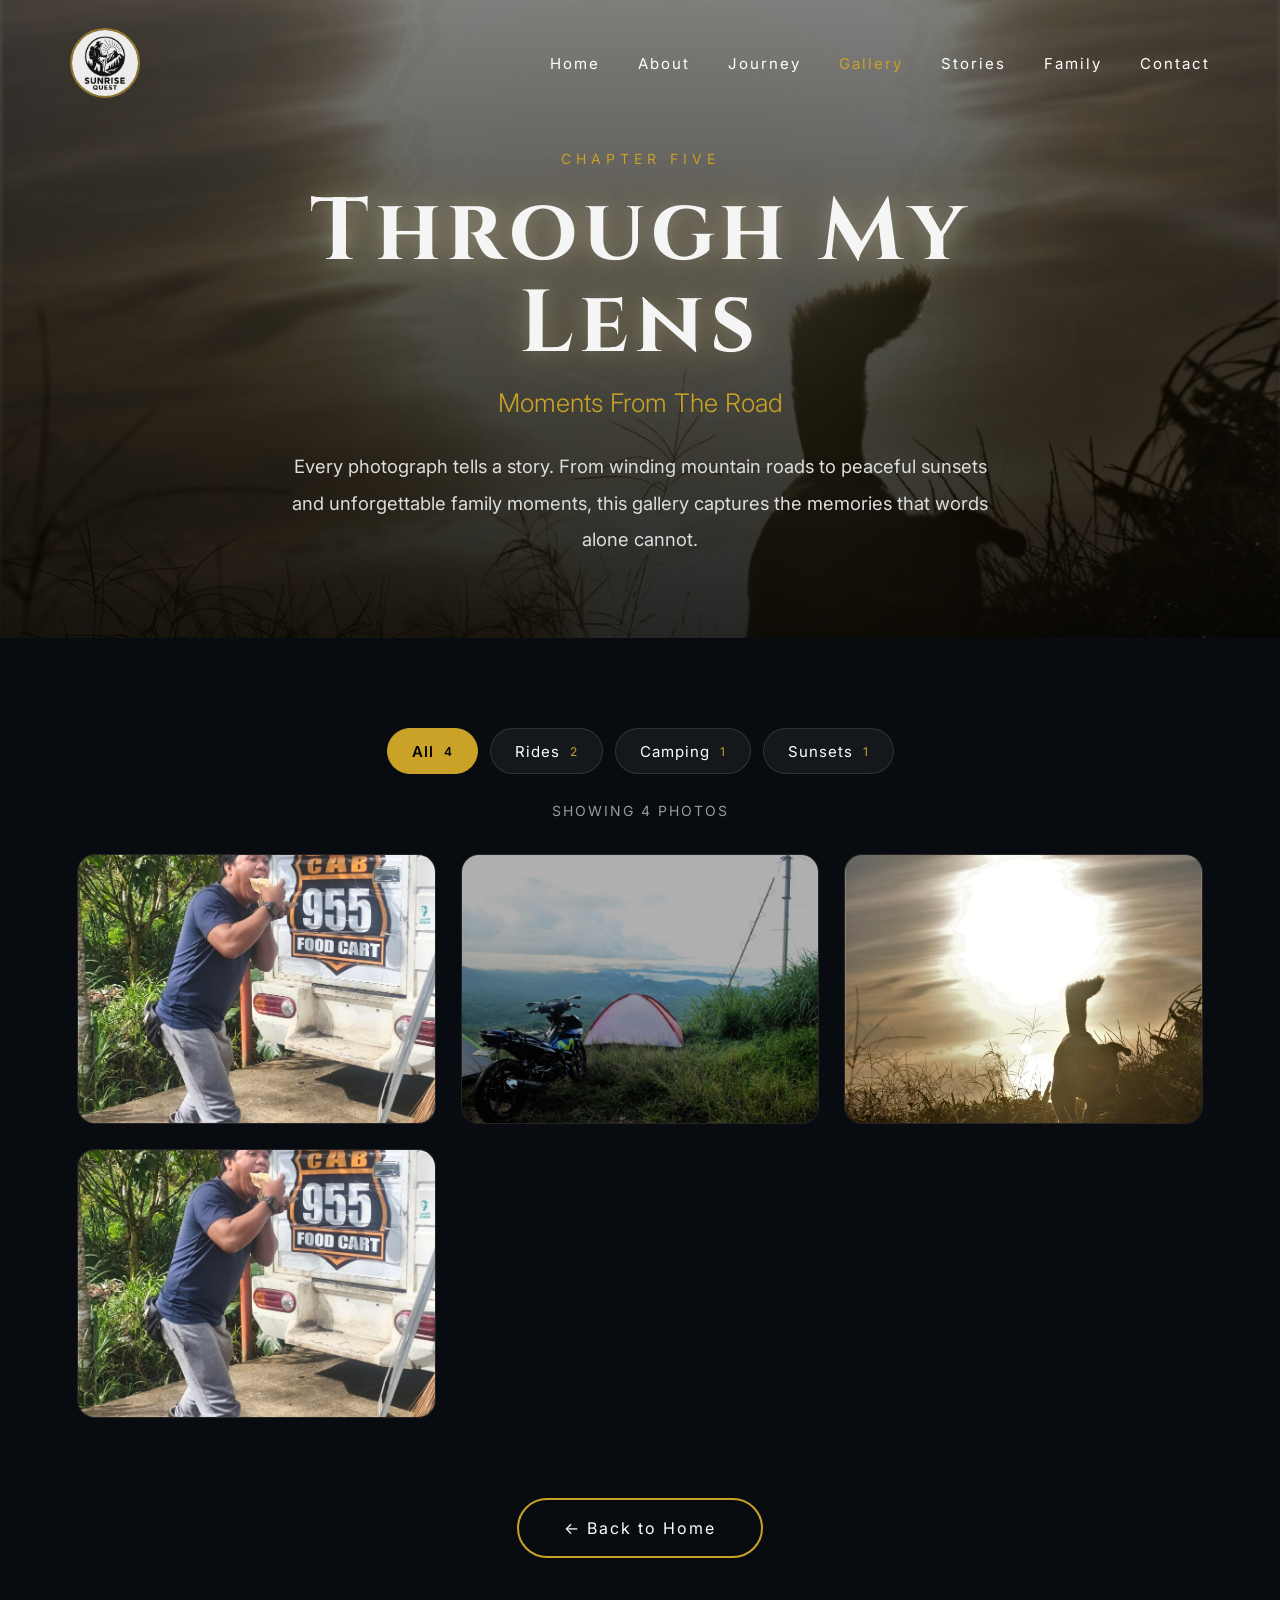
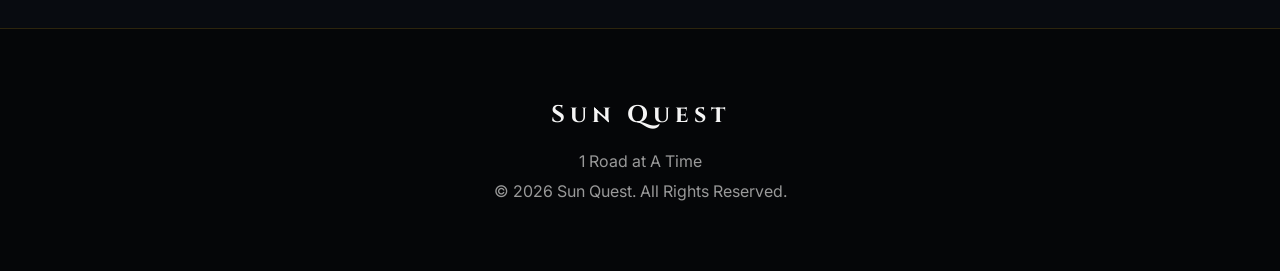
==== gallery.html @ 5658215b "Add files via upload" ====
<!DOCTYPE html>
<html lang="en">

<head>

    <meta charset="UTF-8">
    <meta name="viewport" content="width=device-width, initial-scale=1.0, viewport-fit=cover">
    <meta name="theme-color" content="#0d0b09">

    <title>Gallery | Sun Quest</title>

    <meta name="description" content="Through My Lens - photos from the road: motorcycle rides, camping, sunsets and unforgettable moments from Sun Quest.">

    <script>document.documentElement.classList.add("js");</script>

    <!-- CSS -->
    <link rel="stylesheet" href="gallery.css">

    <!-- Fonts -->
    <link rel="preconnect" href="https://fonts.googleapis.com">
    <link rel="preconnect" href="https://fonts.gstatic.com" crossorigin>
    <link href="https://fonts.googleapis.com/css2?family=Inter:wght@300;400;500;600;700&family=Cinzel:wght@400;500;700&display=swap" rel="stylesheet">

</head>

<body>

    <nav id="navbar">

        <a class="logo" href="index.html" aria-label="Sun Quest home">
            <img src="logo/1.jpg" alt="Sun Quest">
        </a>

        <ul id="navMenu">
            <li><a href="index.html">Home</a></li>
            <li><a href="index.html#about">About</a></li>
            <li><a href="index.html#journey">Journey</a></li>
            <li><a href="gallery.html" class="active">Gallery</a></li>
            <li><a href="index.html#blog">Stories</a></li>
            <li><a href="index.html#family">Family</a></li>
            <li><a href="index.html#contact">Contact</a></li>
        </ul>

        <button id="menuBtn" type="button" aria-label="Open menu" aria-expanded="false" aria-controls="navMenu">☰</button>

    </nav>


    <header class="gallery-hero" style="--hero:url('gallery/sunset.jpg');">

        <div class="gallery-hero-content">

            <p class="eyebrow">Chapter Five</p>

            <h1>Through My Lens</h1>

            <h2 class="hero-tagline">Moments From The Road</h2>

            <p class="hero-description">
                Every photograph tells a story. From winding mountain roads
                to peaceful sunsets and unforgettable family moments,
                this gallery captures the memories that words alone cannot.
            </p>

        </div>

    </header>


    <main>

        <section class="gallery-section">

            <div class="gallery-container">

                <div class="filters" id="filters" role="group" aria-label="Filter photos"></div>

                <p class="photo-count" id="photoCount" role="status" aria-live="polite"></p>


                <div class="gallery-grid" id="galleryGrid">

                    <figure class="photo reveal" data-category="Rides">
                        <button type="button" class="photo-btn" aria-label="Open photo: Mountain Ride">
                            <img src="gallery/Claveria.jpg" loading="lazy" alt="Mountain Ride">
                            <span class="photo-overlay">
                                <span class="photo-title">Mountain Ride</span>
                                <span class="photo-cat">Rides</span>
                            </span>
                        </button>
                    </figure>

                    <figure class="photo reveal" data-category="Camping">
                        <button type="button" class="photo-btn" aria-label="Open photo: Camping">
                            <img src="gallery/camping.jpg" loading="lazy" alt="Camping">
                            <span class="photo-overlay">
                                <span class="photo-title">Camping</span>
                                <span class="photo-cat">Camping</span>
                            </span>
                        </button>
                    </figure>

                    <figure class="photo reveal" data-category="Sunsets">
                        <button type="button" class="photo-btn" aria-label="Open photo: Sunset">
                            <img src="gallery/sunset.jpg" loading="lazy" alt="Sunset">
                            <span class="photo-overlay">
                                <span class="photo-title">Sunset</span>
                                <span class="photo-cat">Sunsets</span>
                            </span>
                        </button>
                    </figure>

                    <figure class="photo reveal" data-category="Rides">
                        <button type="button" class="photo-btn" aria-label="Open photo: Road Trip">
                            <img src="gallery/Claveria.jpg" loading="lazy" alt="Road Trip">
                            <span class="photo-overlay">
                                <span class="photo-title">Road Trip</span>
                                <span class="photo-cat">Rides</span>
                            </span>
                        </button>
                    </figure>

                </div><!-- /gallery-grid -->


                <div class="back-wrap">
                    <a href="index.html" class="btn">← Back to Home</a>
                </div>

            </div>

        </section>

    </main>


    <footer>

        <h2>Sun Quest</h2>

        <p>1 Road at A Time</p>

        <p>© 2026 Sun Quest. All Rights Reserved.</p>

    </footer>


    <div id="lightbox" role="dialog" aria-modal="true" aria-label="Photo viewer">

        <button id="lbClose" type="button" aria-label="Close photo">&times;</button>

        <button id="lbPrev" type="button" aria-label="Previous photo">❮</button>

        <figure class="lb-figure">

            <img id="lbImage" alt="">

            <figcaption>
                <span id="lbTitle"></span>
                <span id="lbMeta"></span>
            </figcaption>

        </figure>

        <button id="lbNext" type="button" aria-label="Next photo">❯</button>

    </div>


    <script src="js/gallery.js"></script>

</body>

</html>
---- gallery.css ----
*{
    margin:0;
    padding:0;
    box-sizing:border-box;
}

html{
    scroll-behavior:smooth;
}

body{
    background:#080B10;
    color:#F5F5F5;
    font-family:'Inter',sans-serif;
    overflow-x:hidden;
}

body.no-scroll{
    overflow:hidden;
}

img{
    max-width:100%;
}

:focus-visible{
    outline:2px solid #C9A227;
    outline-offset:3px;
}

::-webkit-scrollbar{
    width:10px;
}

::-webkit-scrollbar-track{
    background:#111;
}

::-webkit-scrollbar-thumb{
    background:#C9A227;
    border-radius:50px;
}


#navbar{
    position:fixed;
    top:0;
    left:0;
    width:100%;
    padding:28px 70px;
    display:flex;
    justify-content:space-between;
    align-items:center;
    transition:.6s;
    z-index:9999;
}

#navbar.scrolled{
    background:rgba(8,11,16,.75);
    backdrop-filter:blur(18px);
    box-shadow:0 8px 30px rgba(0,0,0,.35);
    padding:16px 70px;
}

.logo{
    display:block;
    color:#fff;
    text-decoration:none;
}

.logo img{
    display:block;
    width:70px;
    height:70px;
    border-radius:50%;
    object-fit:cover;
    border:2px solid rgba(201,162,39,.6);
    transition:.6s;
}

#navbar.scrolled .logo img{
    width:58px;
    height:58px;
}

#navMenu{
    display:flex;
    gap:38px;
    list-style:none;
}

#navMenu a{
    position:relative;
    color:white;
    text-decoration:none;
    font-size:15px;
    letter-spacing:2px;
    transition:.4s;
}

#navMenu a:hover,
#navMenu a.active{
    color:#C9A227;
}

#navMenu a::after{
    content:"";
    position:absolute;
    left:0;
    bottom:-8px;
    width:0;
    height:2px;
    background:#C9A227;
    transition:.4s;
}

#navMenu a:hover::after{
    width:100%;
}

#menuBtn{
    display:none;
    width:48px;
    height:48px;
    background:none;
    border:0;
    color:#fff;
    font-size:30px;
    line-height:1;
    cursor:pointer;
}


.gallery-hero{
    min-height:70vh;
    padding:150px 8% 80px;
    display:flex;
    align-items:center;
    justify-content:center;
    text-align:center;

    /* Change the picture with --hero in gallery.html */
    background:
        linear-gradient(rgba(0,0,0,.5), rgba(0,0,0,.85)),
        radial-gradient(circle at center, rgba(201,162,39,.15), transparent 60%),
        var(--hero, none) center/cover no-repeat,
        #0d0b09;
}

.gallery-hero-content{
    max-width:900px;
}

.gallery-hero.in .eyebrow,
.gallery-hero.in h1,
.gallery-hero.in .hero-tagline,
.gallery-hero.in .hero-description{
    animation:fadeUp 1.2s ease backwards;
}

.gallery-hero.in h1{ animation-delay:.2s; }
.gallery-hero.in .hero-tagline{ animation-delay:.5s; }
.gallery-hero.in .hero-description{ animation-delay:.8s; }

.eyebrow{
    color:#C9A227;
    font-size:14px;
    letter-spacing:5px;
    text-transform:uppercase;
    margin-bottom:20px;
}

.gallery-hero h1{
    font-family:'Cinzel',serif;
    font-size:5.5rem;
    letter-spacing:6px;
    line-height:1.05;
    margin-bottom:15px;
    text-shadow:
        0 0 20px rgba(255,255,255,.2),
        0 0 50px rgba(201,162,39,.4);
}

.hero-tagline{
    color:#C9A227;
    font-size:1.6rem;
    font-weight:300;
    margin-bottom:30px;
}

.hero-description{
    max-width:720px;
    margin:0 auto;
    color:#ddd;
    font-size:1.15rem;
    line-height:2;
}



.gallery-section{
    padding:90px 6% 70px;
}

.gallery-container{
    max-width:1200px;
    margin:auto;
}

.filters{
    display:flex;
    flex-wrap:wrap;
    justify-content:center;
    gap:12px;
}

.chip{
    display:inline-flex;
    align-items:center;
    gap:10px;
    min-height:46px;
    padding:10px 24px;
    background:rgba(255,255,255,.05);
    border:1px solid rgba(255,255,255,.12);
    border-radius:40px;
    color:white;
    font:inherit;
    font-size:15px;
    letter-spacing:1px;
    cursor:pointer;
    transition:.35s;
}

.chip small{
    font-size:12px;
    color:#C9A227;
    transition:.35s;
}

.chip:hover{
    border-color:#C9A227;
    background:rgba(201,162,39,.15);
}

.chip.active{
    background:#C9A227;
    border-color:#C9A227;
    color:#000;
    font-weight:600;
}

.chip.active small{
    color:#000;
}

.photo-count{
    margin:28px 0 35px;
    text-align:center;
    color:#999;
    font-size:14px;
    letter-spacing:2px;
    text-transform:uppercase;
}

.gallery-grid{
    display:grid;
    grid-template-columns:repeat(auto-fill, minmax(300px, 1fr));
    gap:25px;
}

.photo[hidden]{
    display:none;
}

.photo{
    animation:fadeIn .6s ease;
}

.photo-btn{
    position:relative;
    display:block;
    width:100%;
    padding:0;
    overflow:hidden;
    background:#111;
    border:1px solid rgba(255,255,255,.08);
    border-radius:18px;
    cursor:pointer;
    transition:.4s;
}

.photo-btn img{
    display:block;
    width:100%;
    aspect-ratio:4 / 3;
    object-fit:cover;
    transition:.6s;
}

.photo-overlay{
    position:absolute;
    inset:0;
    display:flex;
    flex-direction:column;
    justify-content:flex-end;
    gap:4px;
    padding:22px;
    text-align:left;
    background:linear-gradient(transparent 45%, rgba(0,0,0,.85));
    opacity:0;
    transition:.4s;
}

.photo-title{
    font-family:'Cinzel',serif;
    font-size:1.25rem;
    color:white;
}

.photo-cat{
    color:#C9A227;
    font-size:12px;
    letter-spacing:3px;
    text-transform:uppercase;
}

.photo-btn:hover,
.photo-btn:focus-visible{
    transform:translateY(-10px);
    border-color:rgba(201,162,39,.5);
    box-shadow:0 20px 40px rgba(0,0,0,.45);
}

.photo-btn:hover img,
.photo-btn:focus-visible img{
    transform:scale(1.08);
}

.photo-btn:hover .photo-overlay,
.photo-btn:focus-visible .photo-overlay{
    opacity:1;
}

.js .reveal{
    opacity:0;
    transform:translateY(50px);
    transition:opacity .9s ease, transform .9s ease;
}

.js .reveal.show{
    opacity:1;
    transform:none;
}



.back-wrap{
    margin-top:80px;
    text-align:center;
}

.btn{
    display:inline-block;
    padding:18px 45px;
    border:2px solid #C9A227;
    border-radius:40px;
    color:white;
    text-decoration:none;
    letter-spacing:2px;
    transition:.4s;
}

.btn:hover{
    background:#C9A227;
    color:#000;
    transform:translateY(-5px);
}

footer{
    padding:70px 10%;
    text-align:center;
    background:#050608;
    border-top:1px solid rgba(201,162,39,.2);
}

footer h2{
    font-family:'Cinzel',serif;
    letter-spacing:5px;
    margin-bottom:20px;
}

footer p{
    margin-top:10px;
    color:#999;
}

#topBtn{
    position:fixed;
    right:30px;
    bottom:30px;
    width:55px;
    height:55px;
    border:none;
    border-radius:50%;
    background:#C9A227;
    color:#000;
    font-size:24px;
    cursor:pointer;
    opacity:0;
    pointer-events:none;
    transition:.4s;
    z-index:999;
}

#topBtn.visible{
    opacity:1;
    pointer-events:auto;
}

#topBtn:hover{
    transform:translateY(-5px);
}



#lightbox{
    position:fixed;
    inset:0;
    display:flex;
    justify-content:center;
    align-items:center;
    gap:20px;
    padding:70px 90px;
    background:rgba(0,0,0,.97);
    opacity:0;
    visibility:hidden;
    transition:.4s;
    z-index:99999;
}

#lightbox.show{
    opacity:1;
    visibility:visible;
}

.lb-figure{
    display:flex;
    flex-direction:column;
    align-items:center;
    max-width:100%;
    max-height:100%;
}

#lbImage{
    max-width:100%;
    max-height:calc(100vh - 220px);
    max-height:calc(100dvh - 220px);
    border-radius:15px;
    box-shadow:0 25px 60px rgba(0,0,0,.5);
    transition:opacity .3s;
}

#lbImage.loading{
    opacity:0;
}

.lb-figure figcaption{
    margin-top:22px;
    text-align:center;
}

#lbTitle{
    display:block;
    font-family:'Cinzel',serif;
    font-size:1.4rem;
}

#lbMeta{
    display:block;
    margin-top:8px;
    color:#C9A227;
    font-size:13px;
    letter-spacing:3px;
    text-transform:uppercase;
}

#lbClose{
    position:absolute;
    top:22px;
    right:34px;
    width:50px;
    height:50px;
    background:none;
    border:0;
    color:white;
    font-size:45px;
    line-height:1;
    cursor:pointer;
}

#lbPrev,
#lbNext{
    position:absolute;
    top:50%;
    transform:translateY(-50%);
    width:60px;
    height:60px;
    border:none;
    border-radius:50%;
    background:rgba(255,255,255,.15);
    color:white;
    font-size:28px;
    cursor:pointer;
    transition:.3s;
}

#lbPrev:hover,
#lbNext:hover{
    background:#C9A227;
}

#lbPrev{ left:30px;  }
#lbNext{ right:30px; }



@keyframes fadeUp{
    from{ opacity:0; transform:translateY(40px); }
    to  { opacity:1; transform:translateY(0);    }
}

@keyframes fadeIn{
    from{ opacity:0; }
    to  { opacity:1; }
}



/* ---------- Tablets + phones: menu button ---------- */
@media(max-width:900px){

    #navbar,
    #navbar.scrolled{
        padding:12px 20px;
        padding-top:max(12px, env(safe-area-inset-top));
    }

    body.no-scroll #navbar{
        background:#080B10;
    }

    .logo img,
    #navbar.scrolled .logo img{
        width:46px;
        height:46px;
    }

    #menuBtn{
        display:block;
    }

    #navMenu{
        position:absolute;
        top:100%;
        left:0;
        width:100%;
        display:none;
        flex-direction:column;
        gap:0;
        padding:8px 20px;
        background:#080B10;
        max-height:calc(100vh - 72px);
        max-height:calc(100dvh - 72px);
        overflow-y:auto;
    }

    #navMenu.show{
        display:flex;
    }

    #navMenu a{
        display:block;
        padding:16px 0;
        font-size:17px;
        border-bottom:1px solid rgba(255,255,255,.08);
    }

    #navMenu a::after{
        display:none;
    }

    .gallery-grid{
        grid-template-columns:repeat(auto-fill, minmax(240px, 1fr));
        gap:18px;
    }

    #lightbox{
        padding:70px 70px;
    }
}


/* ---------- Phones ---------- */
@media(max-width:768px){

    .gallery-hero{
        min-height:75vh;
        min-height:75svh;
        padding:110px 22px 60px;
    }

    .gallery-hero h1{
        font-size:clamp(2.4rem, 13vw, 3.6rem);
        letter-spacing:3px;
    }

    .hero-tagline{
        font-size:1.2rem;
        margin-bottom:22px;
    }

    .hero-description{
        font-size:1rem;
        line-height:1.8;
    }

    .eyebrow{
        font-size:12px;
        letter-spacing:3px;
    }

    .gallery-section{
        padding:55px 4% 50px;
    }

    .filters{
        flex-wrap:nowrap;
        justify-content:flex-start;
        overflow-x:auto;
        margin:0 -4%;
        padding:4px 4% 10px;
        scrollbar-width:none;
    }

    .filters::-webkit-scrollbar{
        display:none;
    }

    .chip{
        flex:0 0 auto;
        padding:10px 20px;
    }

    .photo-count{
        margin:14px 0 24px;
        font-size:12px;
    }

    .gallery-grid{
        grid-template-columns:1fr 1fr;
        gap:10px;
    }

    .photo-btn{
        border-radius:12px;
    }

    .photo-btn img{
        aspect-ratio:1 / 1;
    }

    .photo-overlay{
        opacity:1;
        padding:12px;
        background:linear-gradient(transparent 55%, rgba(0,0,0,.8));
    }

    .photo-title{
        font-size:.95rem;
    }

    .photo-cat{
        font-size:10px;
        letter-spacing:2px;
    }

    .back-wrap{
        margin-top:50px;
    }

    .btn{
        padding:16px 34px;
    }

    footer{
        padding:50px 6%;
    }

    #topBtn{
        right:16px;
        bottom:calc(16px + env(safe-area-inset-bottom));
        width:48px;
        height:48px;
    }

    #lightbox{
        padding:64px 10px 40px;
    }

    #lbImage{
        max-height:calc(100vh - 190px);
        max-height:calc(100dvh - 190px);
    }

    #lbClose{
        top:max(10px, env(safe-area-inset-top));
        right:12px;
    }

    #lbPrev,
    #lbNext{
        top:auto;
        bottom:calc(20px + env(safe-area-inset-bottom));
        transform:none;
        width:48px;
        height:48px;
        font-size:22px;
        background:rgba(255,255,255,.2);
    }

    #lbPrev{ left:20px;  }
    #lbNext{ right:20px; }

    .lb-figure figcaption{
        margin-top:16px;
        padding:0 60px;
    }

    #lbTitle{
        font-size:1.15rem;
    }
}


@media(hover:none){

    .photo-btn:hover,
    .btn:hover,
    #topBtn:hover{
        transform:none;
    }

    .photo-btn:hover img{
        transform:none;
    }
}


@media(prefers-reduced-motion:reduce){

    *{
        transition-duration:.01ms !important;
        animation-duration:.01ms !important;
        animation-delay:0s !important;
    }

    .js .reveal{
        opacity:1;
        transform:none;
    }
}
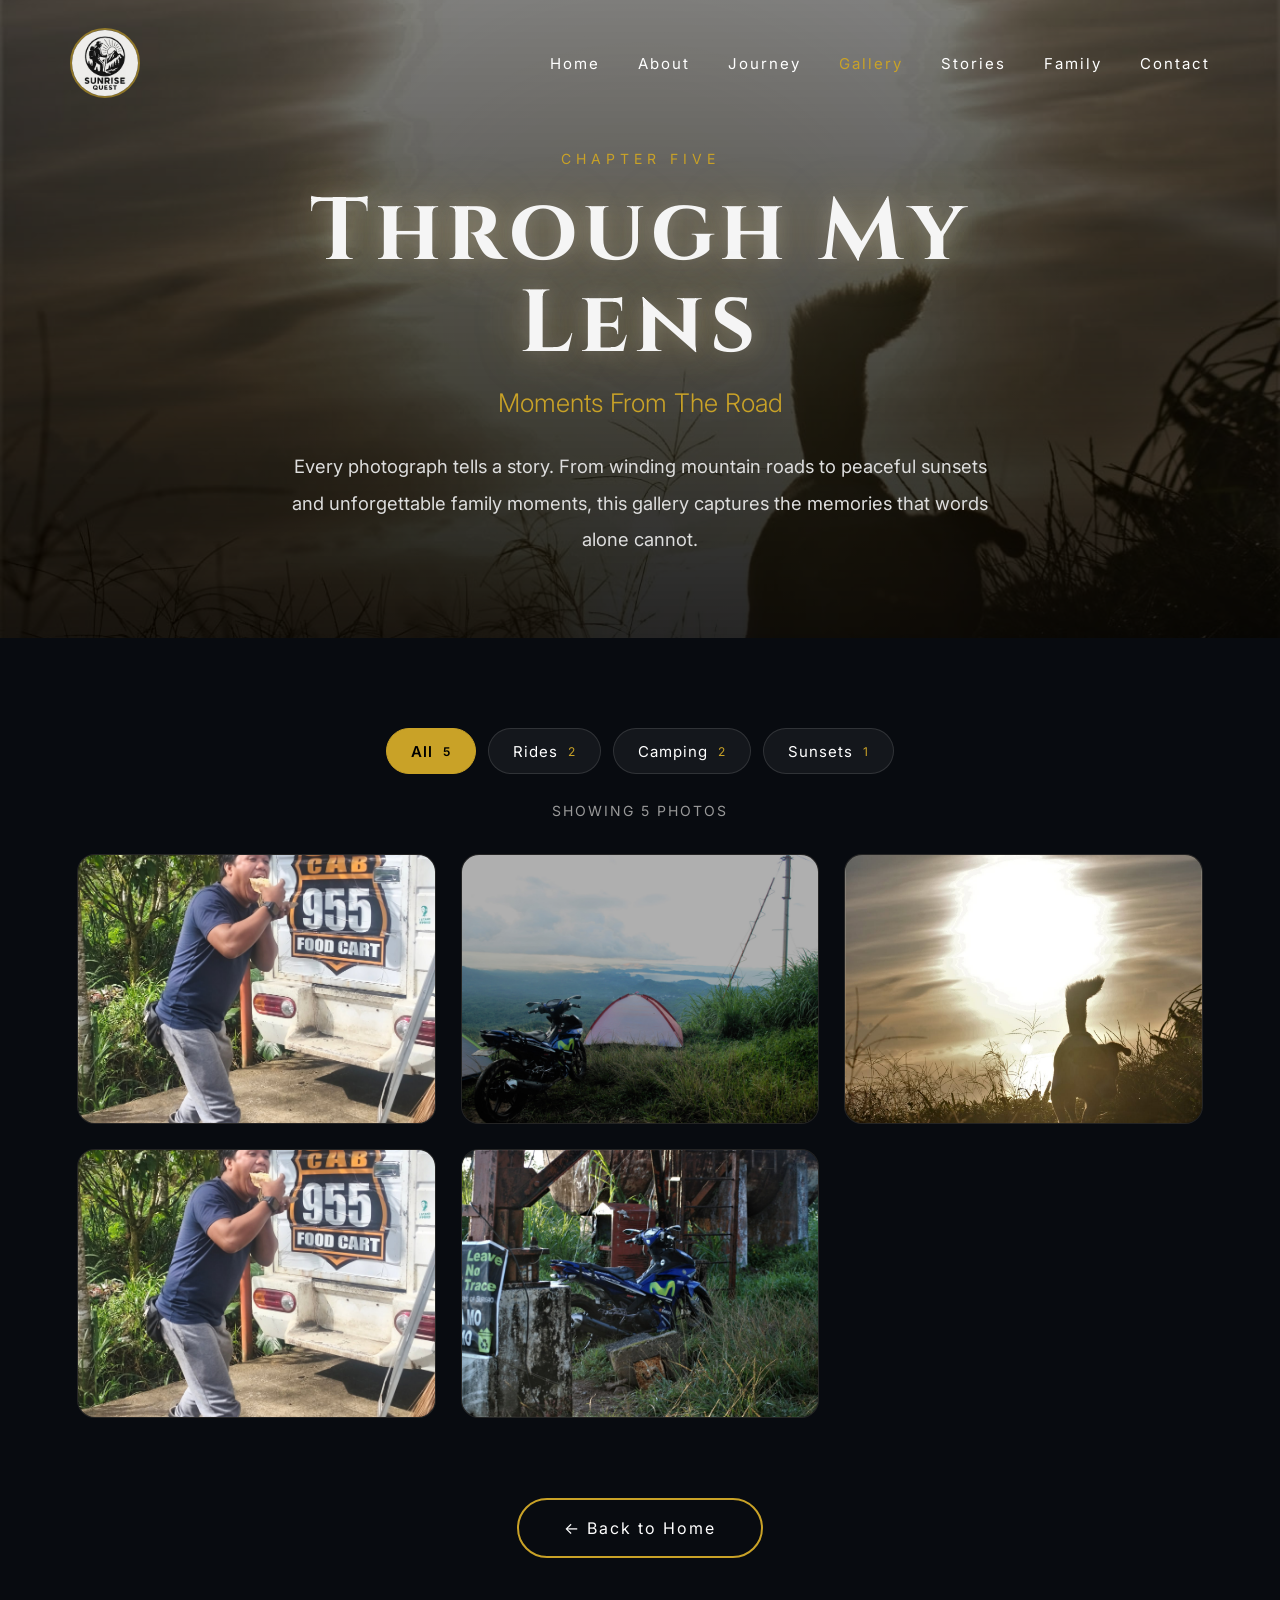
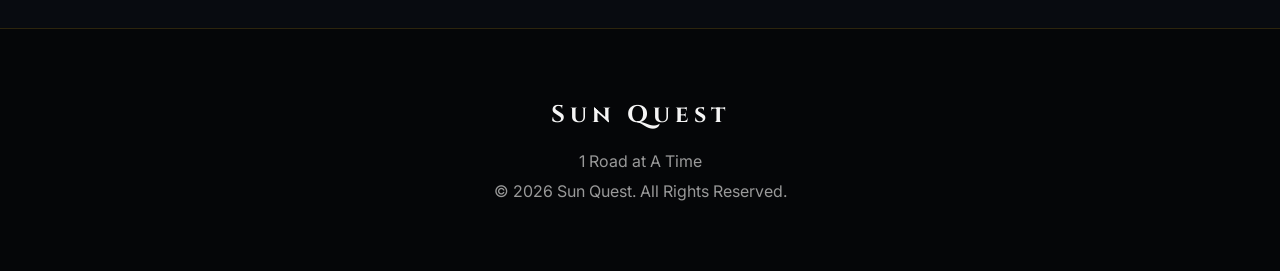
==== commit 7274393a: "Update gallery.html" ====
--- a/gallery.html
+++ b/gallery.html
@@ -119,6 +119,15 @@
                             </span>
                         </button>
                     </figure>
+                    <figure class="photo reveal" data-category="Camping">
+                    <button type="button" class="photo-btn" aria-label="Open photo: Camping">
+                        <img src="gallery/buhangin.jpg" loading="lazy" alt="Camping">
+                        <span class="photo-overlay">
+                            <span class="photo-title">Camping</span>
+                            <span class="photo-cat">Camping</span>
+                        </span>
+                    </button>
+                </figure>
 
                 </div><!-- /gallery-grid -->
 
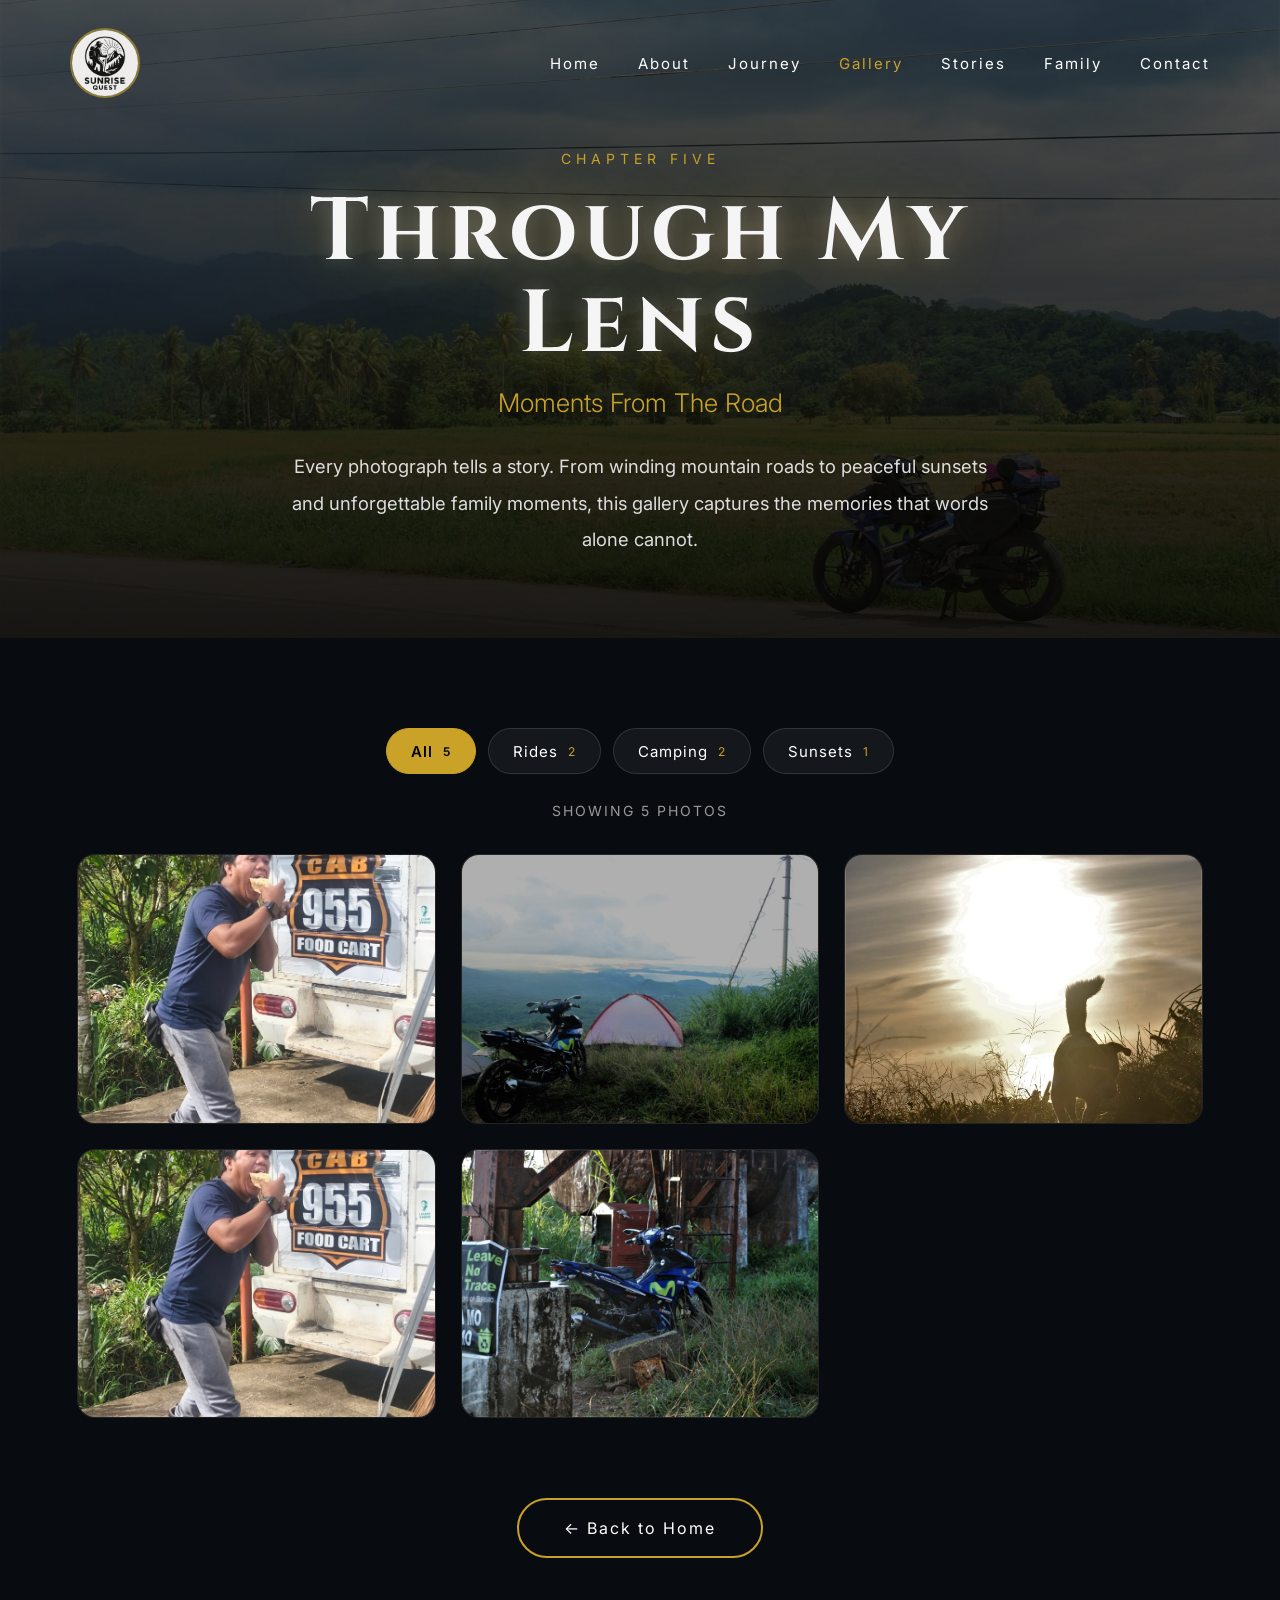
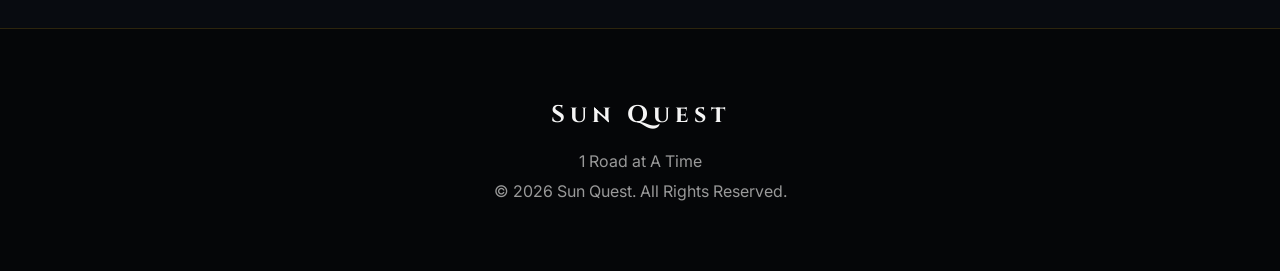
==== commit 5dd893cb: "Update gallery.html" ====
--- a/gallery.html
+++ b/gallery.html
@@ -46,7 +46,7 @@
     </nav>
 
 
-    <header class="gallery-hero" style="--hero:url('gallery/sunset.jpg');">
+    <header class="gallery-hero" style="--hero:url('gallery/Claverroad.jpg');">
 
         <div class="gallery-hero-content">
 
@@ -119,6 +119,7 @@
                             </span>
                         </button>
                     </figure>
+                    
                     <figure class="photo reveal" data-category="Camping">
                     <button type="button" class="photo-btn" aria-label="Open photo: Camping">
                         <img src="gallery/buhangin.jpg" loading="lazy" alt="Camping">
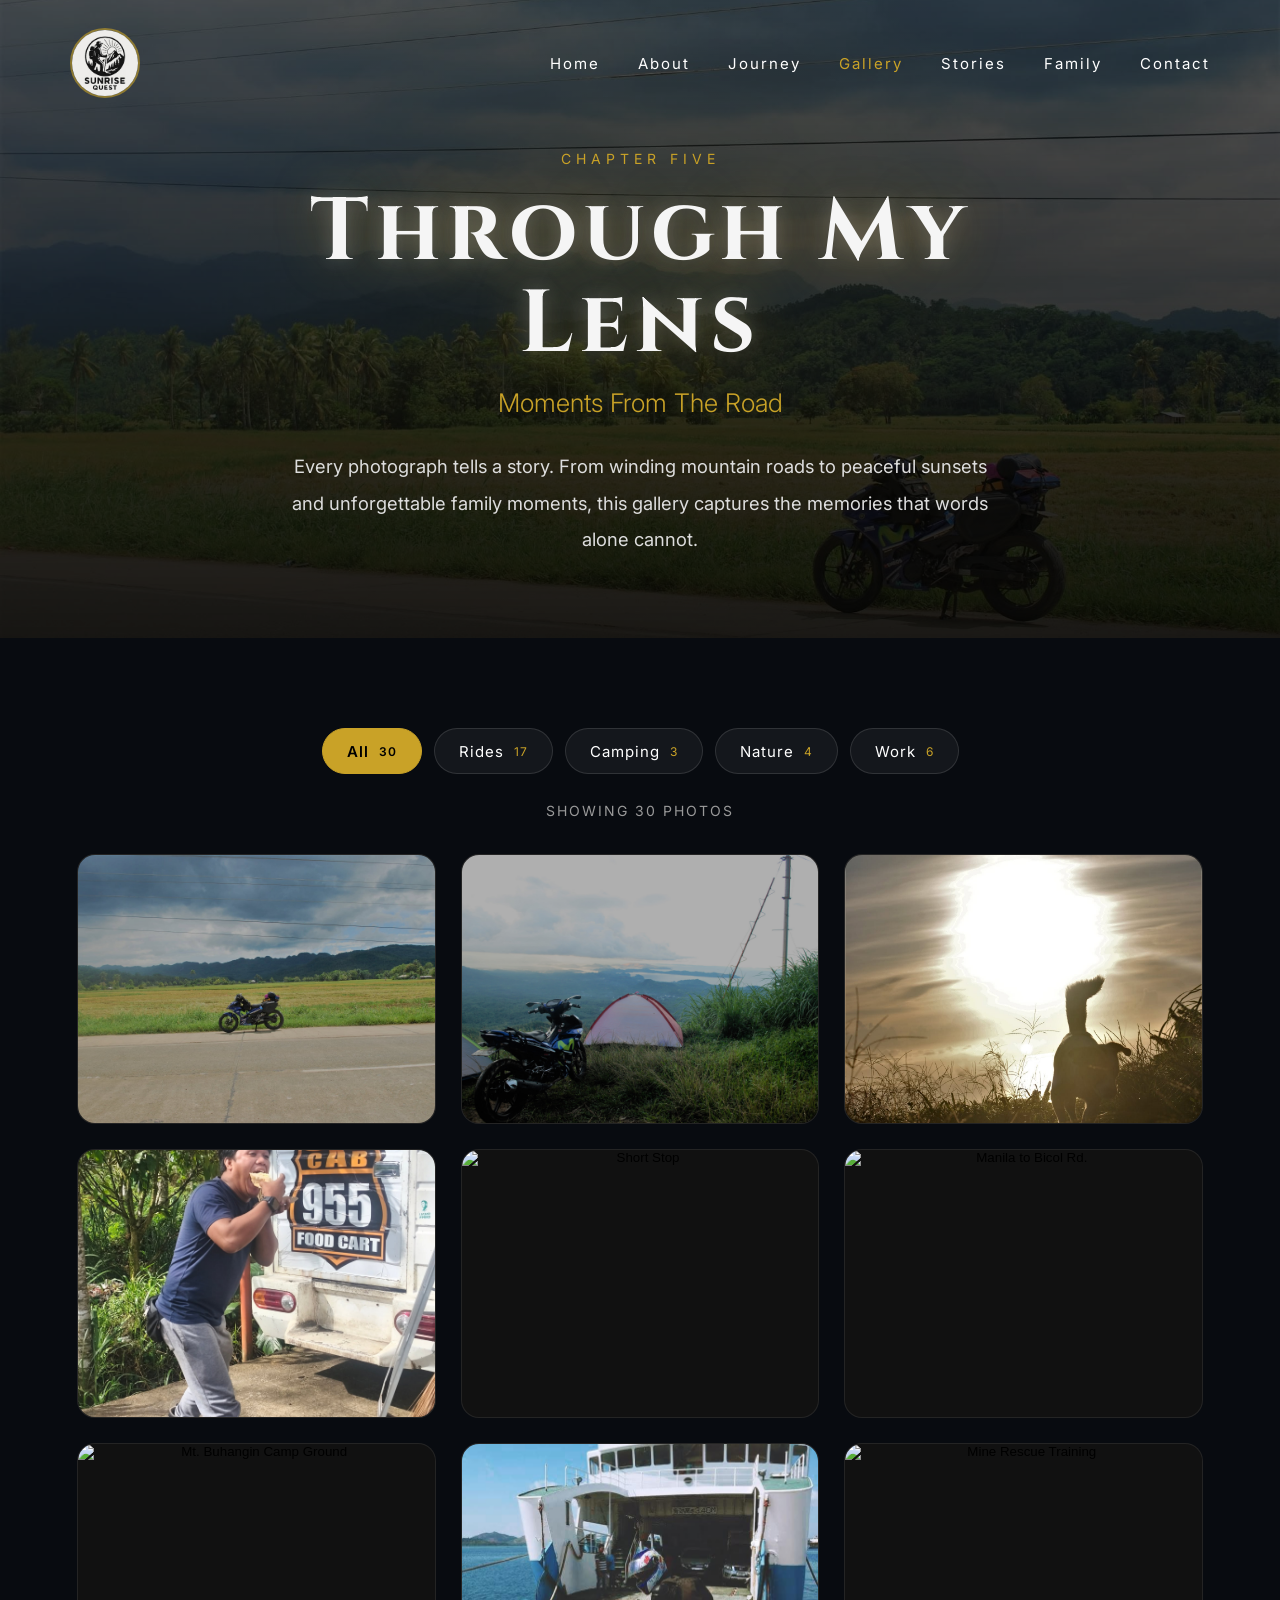
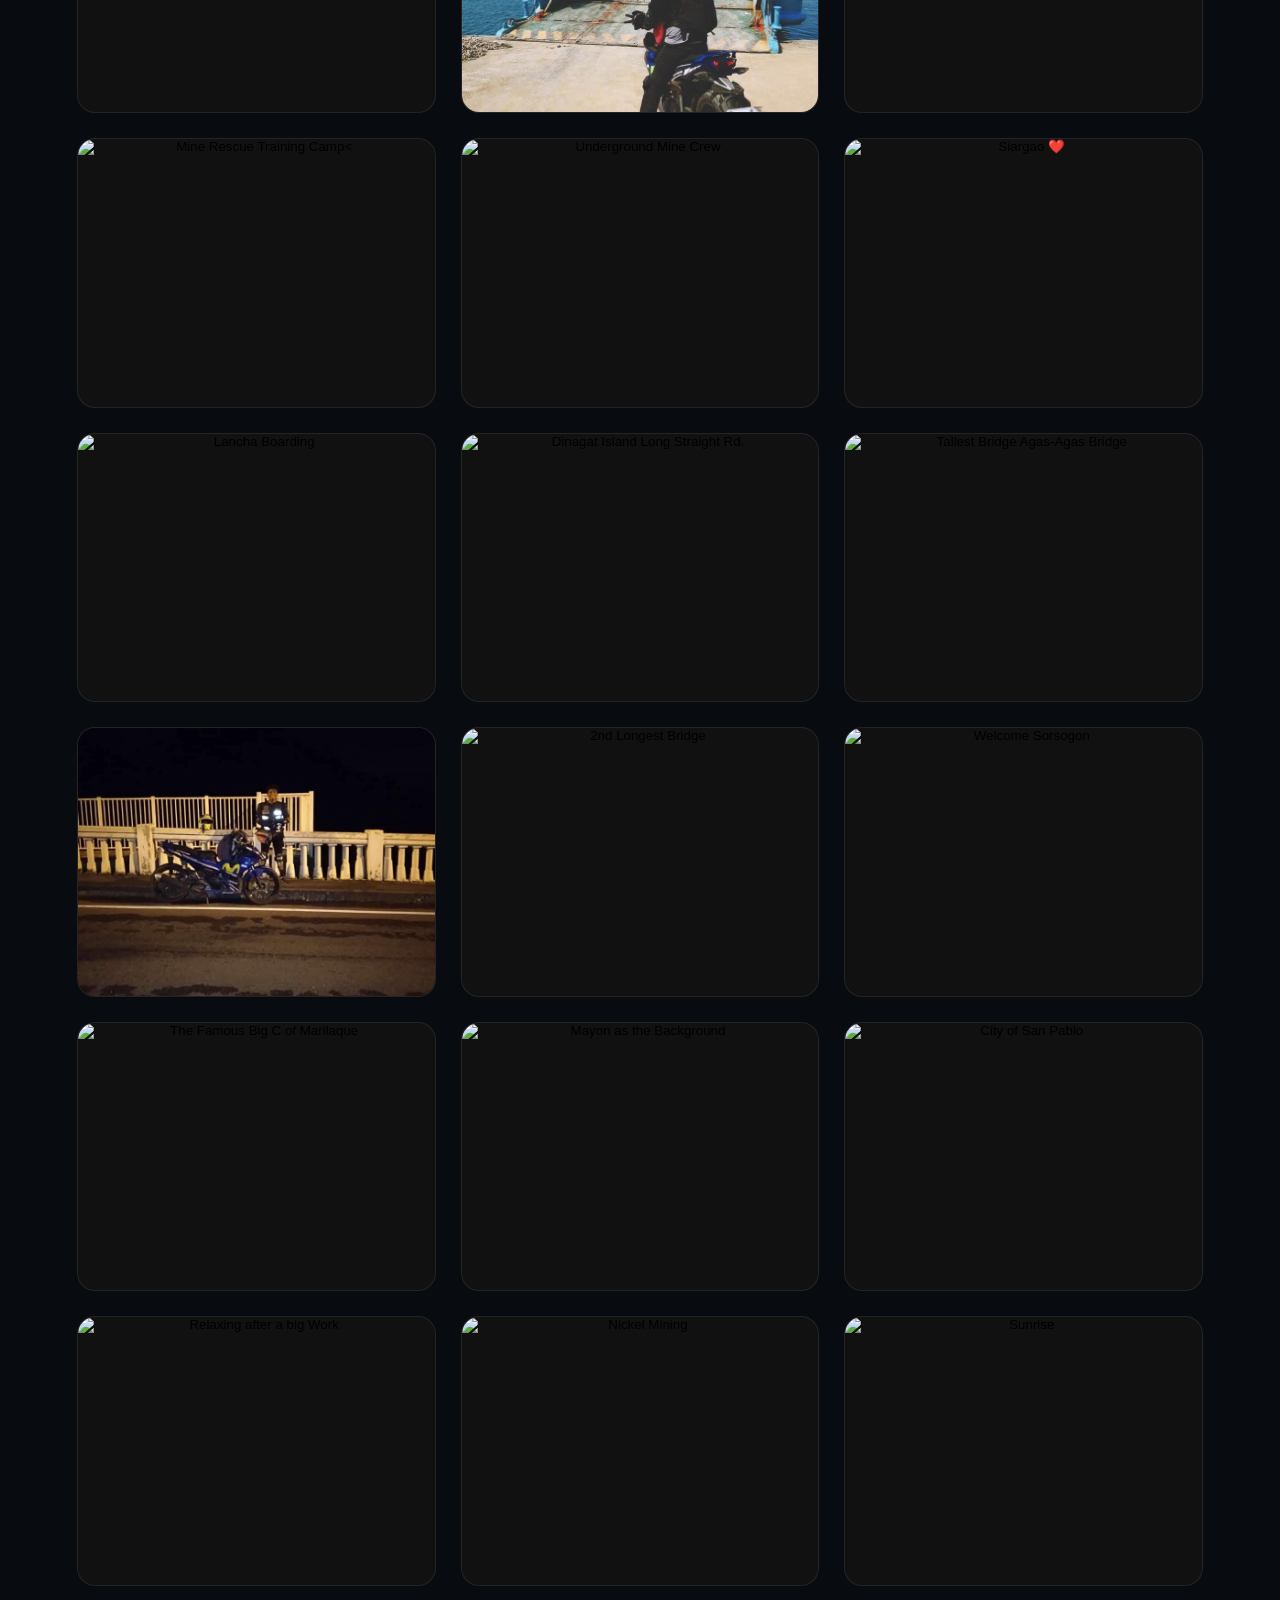
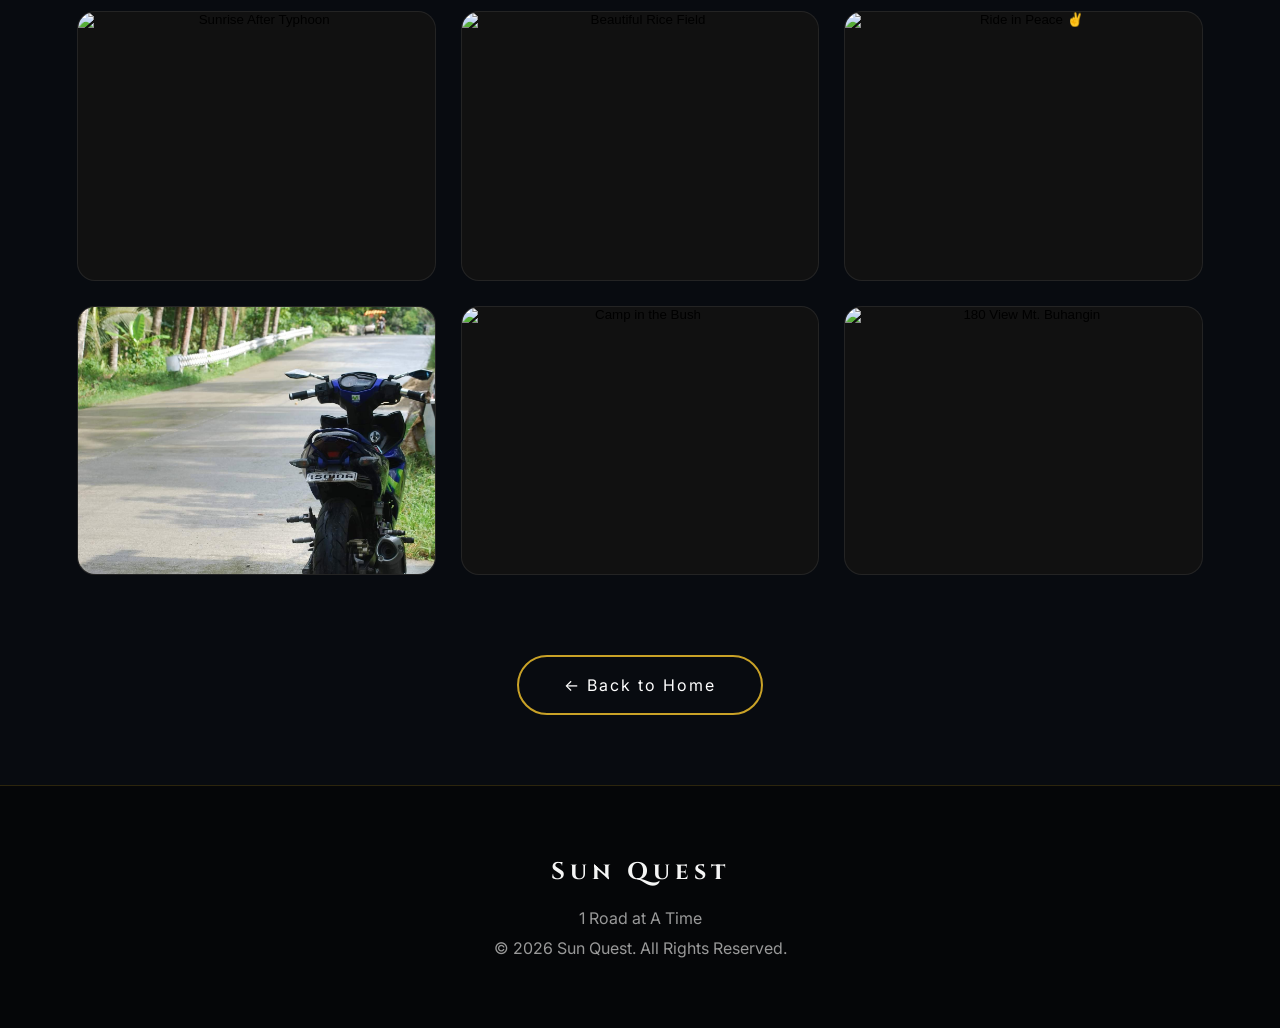
==== commit 7bce54cb: "Update gallery.html" ====
--- a/gallery.html
+++ b/gallery.html
@@ -80,11 +80,11 @@
 
                 <div class="gallery-grid" id="galleryGrid">
 
-                    <figure class="photo reveal" data-category="Rides">
+                   <figure class="photo reveal" data-category="Rides">
                         <button type="button" class="photo-btn" aria-label="Open photo: Mountain Ride">
-                            <img src="gallery/Claveria.jpg" loading="lazy" alt="Mountain Ride">
-                            <span class="photo-overlay">
-                                <span class="photo-title">Mountain Ride</span>
+                            <img src="gallery/claverroad2.jpg" loading="lazy" alt="Bacuag Rice Field">
+                            <span class="photo-overlay">
+                                <span class="photo-title">Bacuag Rice Field</span>
                                 <span class="photo-cat">Rides</span>
                             </span>
                         </button>
@@ -92,43 +92,296 @@
 
                     <figure class="photo reveal" data-category="Camping">
                         <button type="button" class="photo-btn" aria-label="Open photo: Camping">
-                            <img src="gallery/camping.jpg" loading="lazy" alt="Camping">
-                            <span class="photo-overlay">
-                                <span class="photo-title">Camping</span>
+                            <img src="gallery/camping.jpg" loading="lazy" alt="Mt. Buhangin Camping Site">
+                            <span class="photo-overlay">
+                                <span class="photo-title">Mt. Buhangin Camping Site</span>
                                 <span class="photo-cat">Camping</span>
                             </span>
                         </button>
                     </figure>
 
-                    <figure class="photo reveal" data-category="Sunsets">
+                    <figure class="photo reveal" data-category="Nature">
                         <button type="button" class="photo-btn" aria-label="Open photo: Sunset">
-                            <img src="gallery/sunset.jpg" loading="lazy" alt="Sunset">
-                            <span class="photo-overlay">
-                                <span class="photo-title">Sunset</span>
-                                <span class="photo-cat">Sunsets</span>
-                            </span>
-                        </button>
-                    </figure>
-
-                    <figure class="photo reveal" data-category="Rides">
-                        <button type="button" class="photo-btn" aria-label="Open photo: Road Trip">
-                            <img src="gallery/Claveria.jpg" loading="lazy" alt="Road Trip">
-                            <span class="photo-overlay">
-                                <span class="photo-title">Road Trip</span>
-                                <span class="photo-cat">Rides</span>
-                            </span>
-                        </button>
-                    </figure>
-                    
+                            <img src="gallery/sunset.jpg" loading="lazy" alt="Mt. Buhangin Sunset">
+                            <span class="photo-overlay">
+                                <span class="photo-title">Mt. Buhangin Sunset</span>
+                                <span class="photo-cat">Nature</span>
+                            </span>
+                        </button>
+                    </figure>
+
+                    <figure class="photo reveal" data-category="Rides">
+                        <button type="button" class="photo-btn" aria-label="Open photo: Road Trip">
+                            <img src="gallery/Claveria.jpg" loading="lazy" alt="Quick Big Bite">
+                            <span class="photo-overlay">
+                                <span class="photo-title">Quick Big Bite</span>
+                                <span class="photo-cat">Rides</span>
+                            </span>
+                        </button>
+                    </figure>
+
+                    <!-- update -->
+
+                    <figure class="photo reveal" data-category="Rides">
+                        <button type="button" class="photo-btn" aria-label="Open photo: Road Trip">
+                            <img src="gallery/motorcycle1.jpg" loading="lazy" alt="Short Stop">
+                            <span class="photo-overlay">
+                                <span class="photo-title">Short Stop</span>
+                                <span class="photo-cat">Rides</span>
+                            </span>
+                        </button>
+                    </figure>
+
+                    <figure class="photo reveal" data-category="Rides">
+                        <button type="button" class="photo-btn" aria-label="Open photo: Road Trip">
+                            <img src="gallery/motorcycle2.jpg" loading="lazy" alt="Manila to Bicol Rd.">
+                            <span class="photo-overlay">
+                                <span class="photo-title">Manila to Bicol Rd.</span>
+                                <span class="photo-cat">Rides</span>
+                            </span>
+                        </button>
+                    </figure>
+
                     <figure class="photo reveal" data-category="Camping">
-                    <button type="button" class="photo-btn" aria-label="Open photo: Camping">
-                        <img src="gallery/buhangin.jpg" loading="lazy" alt="Camping">
-                        <span class="photo-overlay">
-                            <span class="photo-title">Camping</span>
-                            <span class="photo-cat">Camping</span>
-                        </span>
-                    </button>
-                </figure>
+                        <button type="button" class="photo-btn" aria-label="Open photo: Road Trip">
+                            <img src="gallery/motorcycle3.JPG" loading="lazy" alt="Mt. Buhangin Camp Ground">
+                            <span class="photo-overlay">
+                                <span class="photo-title">Mt. Buhangin Camp Ground</span>
+                                <span class="photo-cat">Camping</span>
+                            </span>
+                        </button>
+                    </figure>
+
+
+                    <figure class="photo reveal" data-category="Rides">
+                        <button type="button" class="photo-btn" aria-label="Open photo: Road Trip">
+                            <img src="gallery/siargao.jpg" loading="lazy" alt="Boarding RoRo to Siargao">
+                            <span class="photo-overlay">
+                                <span class="photo-title">Boarding RoRo to Siargao</span>
+                                <span class="photo-cat">Rides</span>
+                            </span>
+                        </button>
+                    </figure>
+
+                    <figure class="photo reveal" data-category="Work">
+                        <button type="button" class="photo-btn" aria-label="Open photo: YOUR TITLE">
+                            <img src="gallery/mineRescue.jpg" loading="lazy" alt="Mine Rescue Training">
+                            <span class="photo-overlay">
+                                <span class="photo-title">Mine Rescue Training</span>
+                                <span class="photo-cat">Work</span>
+                            </span>
+                        </button>
+                    </figure>
+
+                    <figure class="photo reveal" data-category="Work">
+                        <button type="button" class="photo-btn" aria-label="Open photo: YOUR TITLE">
+                            <img src="gallery/mineRescue1.jfif" loading="lazy" alt="Mine Rescue Training Camp<">
+                            <span class="photo-overlay">
+                                <span class="photo-title">Mine Rescue Training Camp</span>
+                                <span class="photo-cat">Work</span>
+                            </span>
+                        </button>
+                    </figure>
+
+                    <figure class="photo reveal" data-category="Work">
+                        <button type="button" class="photo-btn" aria-label="Open photo: YOUR TITLE">
+                            <img src="gallery/ugMine.jpg" loading="lazy" alt="Underground Mine Crew">
+                            <span class="photo-overlay">
+                                <span class="photo-title">Underground Mine Crew</span>
+                                <span class="photo-cat">Work</span>
+                            </span>
+                        </button>
+                    </figure>
+
+                    <figure class="photo reveal" data-category="Rides">
+                        <button type="button" class="photo-btn" aria-label="Open photo: Road Trip">
+                            <img src="gallery/siargao1.jpg" loading="lazy" alt="Siargao ❤️">
+                            <span class="photo-overlay">
+                                <span class="photo-title">Siargao ❤️</span>
+                                <span class="photo-cat">Rides</span>
+                            </span>
+                        </button>
+                    </figure>
+
+                    <figure class="photo reveal" data-category="Rides">
+                        <button type="button" class="photo-btn" aria-label="Open photo: Road Trip">
+                            <img src="gallery/dinagat.jpg" loading="lazy" alt="Lancha Boarding">
+                            <span class="photo-overlay">
+                                <span class="photo-title">Lancha Boarding</span>
+                                <span class="photo-cat">Rides</span>
+                            </span>
+                        </button>
+                    </figure>
+
+                    <figure class="photo reveal" data-category="Rides">
+                        <button type="button" class="photo-btn" aria-label="Open photo: Road Trip">
+                            <img src="gallery/dinagat1.jpg" loading="lazy" alt="Dinagat Island Long Straight Rd.">
+                            <span class="photo-overlay">
+                                <span class="photo-title">Dinagat Island Long Straight Rd.</span>
+                                <span class="photo-cat">Rides</span>
+                            </span>
+                        </button>
+                    </figure>
+
+                    <figure class="photo reveal" data-category="Rides">
+                        <button type="button" class="photo-btn" aria-label="Open photo: Road Trip">
+                            <img src="gallery/agasgas1.jpg" loading="lazy" alt="Tallest Bridge Agas-Agas Bridge">
+                            <span class="photo-overlay">
+                                <span class="photo-title">Tallest Bridge Agas-Agas Bridge</span>
+                                <span class="photo-cat">Rides</span>
+                            </span>
+                        </button>
+                    </figure>
+
+                    <figure class="photo reveal" data-category="Rides">
+                        <button type="button" class="photo-btn" aria-label="Open photo: Road Trip">
+                            <img src="gallery/agasgas.jpg" loading="lazy" alt="Agas-Agas Bridge at Night">
+                            <span class="photo-overlay">
+                                <span class="photo-title">Agas-Agas Bridge at Night</span>
+                                <span class="photo-cat">Rides</span>
+                            </span>
+                        </button>
+                    </figure>
+
+                    <figure class="photo reveal" data-category="Rides">
+                        <button type="button" class="photo-btn" aria-label="Open photo: Road Trip">
+                            <img src="gallery/sanJuanico.jpg" loading="lazy" alt="2nd Longest Bridge">
+                            <span class="photo-overlay">
+                                <span class="photo-title">2nd Longest Bridge</span>
+                                <span class="photo-cat">Rides</span>
+                            </span>
+                        </button>
+                    </figure>
+
+                    <figure class="photo reveal" data-category="Rides">
+                        <button type="button" class="photo-btn" aria-label="Open photo: Road Trip">
+                            <img src="gallery/sorsogon.jpg" loading="lazy" alt="Welcome Sorsogon">
+                            <span class="photo-overlay">
+                                <span class="photo-title">Welcome Sorsogon</span>
+                                <span class="photo-cat">Rides</span>
+                            </span>
+                        </button>
+                    </figure>
+
+                    <figure class="photo reveal" data-category="Rides">
+                        <button type="button" class="photo-btn" aria-label="Open photo: Road Trip">
+                            <img src="gallery/bigC.jpg" loading="lazy" alt="The Famous Big C of Marilaque">
+                            <span class="photo-overlay">
+                                <span class="photo-title">The Famous Big C of Marilaque</span>
+                                <span class="photo-cat">Rides</span>
+                            </span>
+                        </button>
+                    </figure>
+
+                    <figure class="photo reveal" data-category="Rides">
+                        <button type="button" class="photo-btn" aria-label="Open photo: Road Trip">
+                            <img src="gallery/mayon2.jpg" loading="lazy" alt="Mayon as the Background">
+                            <span class="photo-overlay">
+                                <span class="photo-title">Mayon as the Background</span>
+                                <span class="photo-cat">Rides</span>
+                            </span>
+                        </button>
+                    </figure>
+
+                    <figure class="photo reveal" data-category="Rides">
+                        <button type="button" class="photo-btn" aria-label="Open photo: Road Trip">
+                            <img src="gallery/sanPablo.jpg" loading="lazy" alt="City of San Pablo">
+                            <span class="photo-overlay">
+                                <span class="photo-title">City of San Pablo</span>
+                                <span class="photo-cat">Rides</span>
+                            </span>
+                        </button>
+                    </figure>
+
+                    <figure class="photo reveal" data-category="Work">
+                        <button type="button" class="photo-btn" aria-label="Open photo: YOUR TITLE">
+                            <img src="gallery/work.jpg" loading="lazy" alt="Relaxing after a big Work">
+                            <span class="photo-overlay">
+                                <span class="photo-title">Relaxing after a big Work</span>
+                                <span class="photo-cat">Work</span>
+                            </span>
+                        </button>
+                    </figure>
+
+                    <figure class="photo reveal" data-category="Work">
+                        <button type="button" class="photo-btn" aria-label="Open photo: YOUR TITLE">
+                            <img src="gallery/work1.jpg" loading="lazy" alt="Nickel Mining">
+                            <span class="photo-overlay">
+                                <span class="photo-title">Nickel Mining</span>
+                                <span class="photo-cat">Work</span>
+                            </span>
+                        </button>
+                    </figure>
+
+                    <figure class="photo reveal" data-category="Work">
+                        <button type="button" class="photo-btn" aria-label="Open photo: YOUR TITLE">
+                            <img src="gallery/work2.jpg" loading="lazy" alt="Sunrise">
+                            <span class="photo-overlay">
+                                <span class="photo-title">Sunrise</span>
+                                <span class="photo-cat">Work</span>
+                            </span>
+                        </button>
+                    </figure>
+
+                    <figure class="photo reveal" data-category="Nature">
+                        <button type="button" class="photo-btn" aria-label="Open photo: YOUR TITLE">
+                            <img src="gallery/nature.jpg" loading="lazy" alt="Sunrise After Typhoon">
+                            <span class="photo-overlay">
+                                <span class="photo-title">Sunrise After Typhoon</span>
+                                <span class="photo-cat">Nature</span>
+                            </span>
+                        </button>
+                    </figure>
+
+                    <figure class="photo reveal" data-category="Nature">
+                        <button type="button" class="photo-btn" aria-label="Open photo: YOUR TITLE">
+                            <img src="gallery/nature1.jpg" loading="lazy" alt="Beautiful Rice Field">
+                            <span class="photo-overlay">
+                                <span class="photo-title">Beautiful Rice Field</span>
+                                <span class="photo-cat">Nature</span>
+                            </span>
+                        </button>
+                    </figure>
+
+                    <figure class="photo reveal" data-category="Rides">
+                        <button type="button" class="photo-btn" aria-label="Open photo: Road Trip">
+                            <img src="gallery/ride.jpg" loading="lazy" alt="Ride in Peace ✌">
+                            <span class="photo-overlay">
+                                <span class="photo-title">Ride in Peace ✌ </span>
+                                <span class="photo-cat">Rides</span>
+                            </span>
+                        </button>
+                    </figure>
+
+                    <figure class="photo reveal" data-category="Rides">
+                        <button type="button" class="photo-btn" aria-label="Open photo: Road Trip">
+                            <img src="gallery/Rainy.jpg" loading="lazy" alt="Rainy Road">
+                            <span class="photo-overlay">
+                                <span class="photo-title">Rainy Road</span>
+                                <span class="photo-cat">Rides</span>
+                            </span>
+                        </button>
+                    </figure>
+
+                    <figure class="photo reveal" data-category="Camping">
+                        <button type="button" class="photo-btn" aria-label="Open photo: Road Trip">
+                            <img src="gallery/camp.jpg" loading="lazy" alt="Camp in the Bush">
+                            <span class="photo-overlay">
+                                <span class="photo-title">Camp in the bush</span>
+                                <span class="photo-cat">Camping</span>
+                            </span>
+                        </button>
+                    </figure>
+
+                    <figure class="photo reveal" data-category="Nature">
+                        <button type="button" class="photo-btn" aria-label="Open photo: Road Trip">
+                            <img src="gallery/mtBuhangin.jpg" loading="lazy" alt="180 View Mt. Buhangin">
+                            <span class="photo-overlay">
+                                <span class="photo-title">180 View Mt. Buhangin</span>
+                                <span class="photo-cat">Nature</span>
+                            </span>
+                        </button>
+                    </figure>
 
                 </div><!-- /gallery-grid -->
 
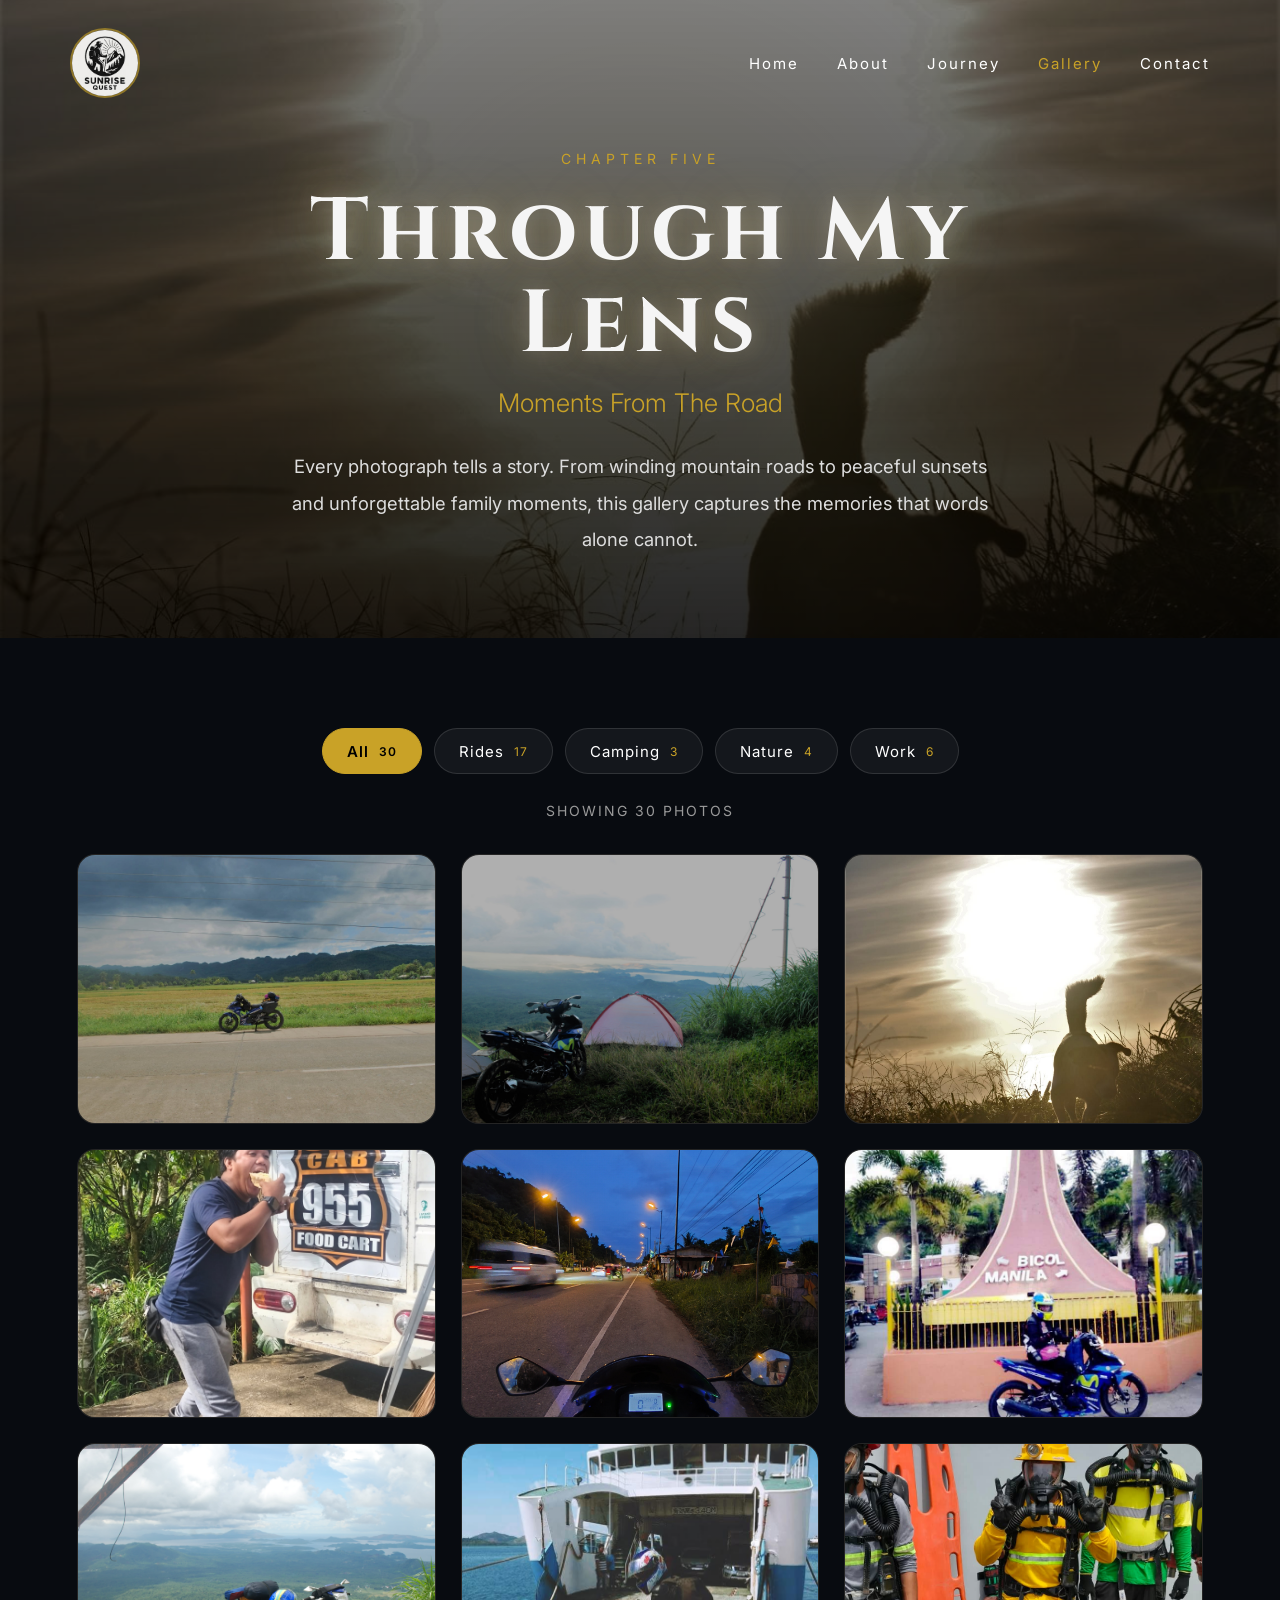
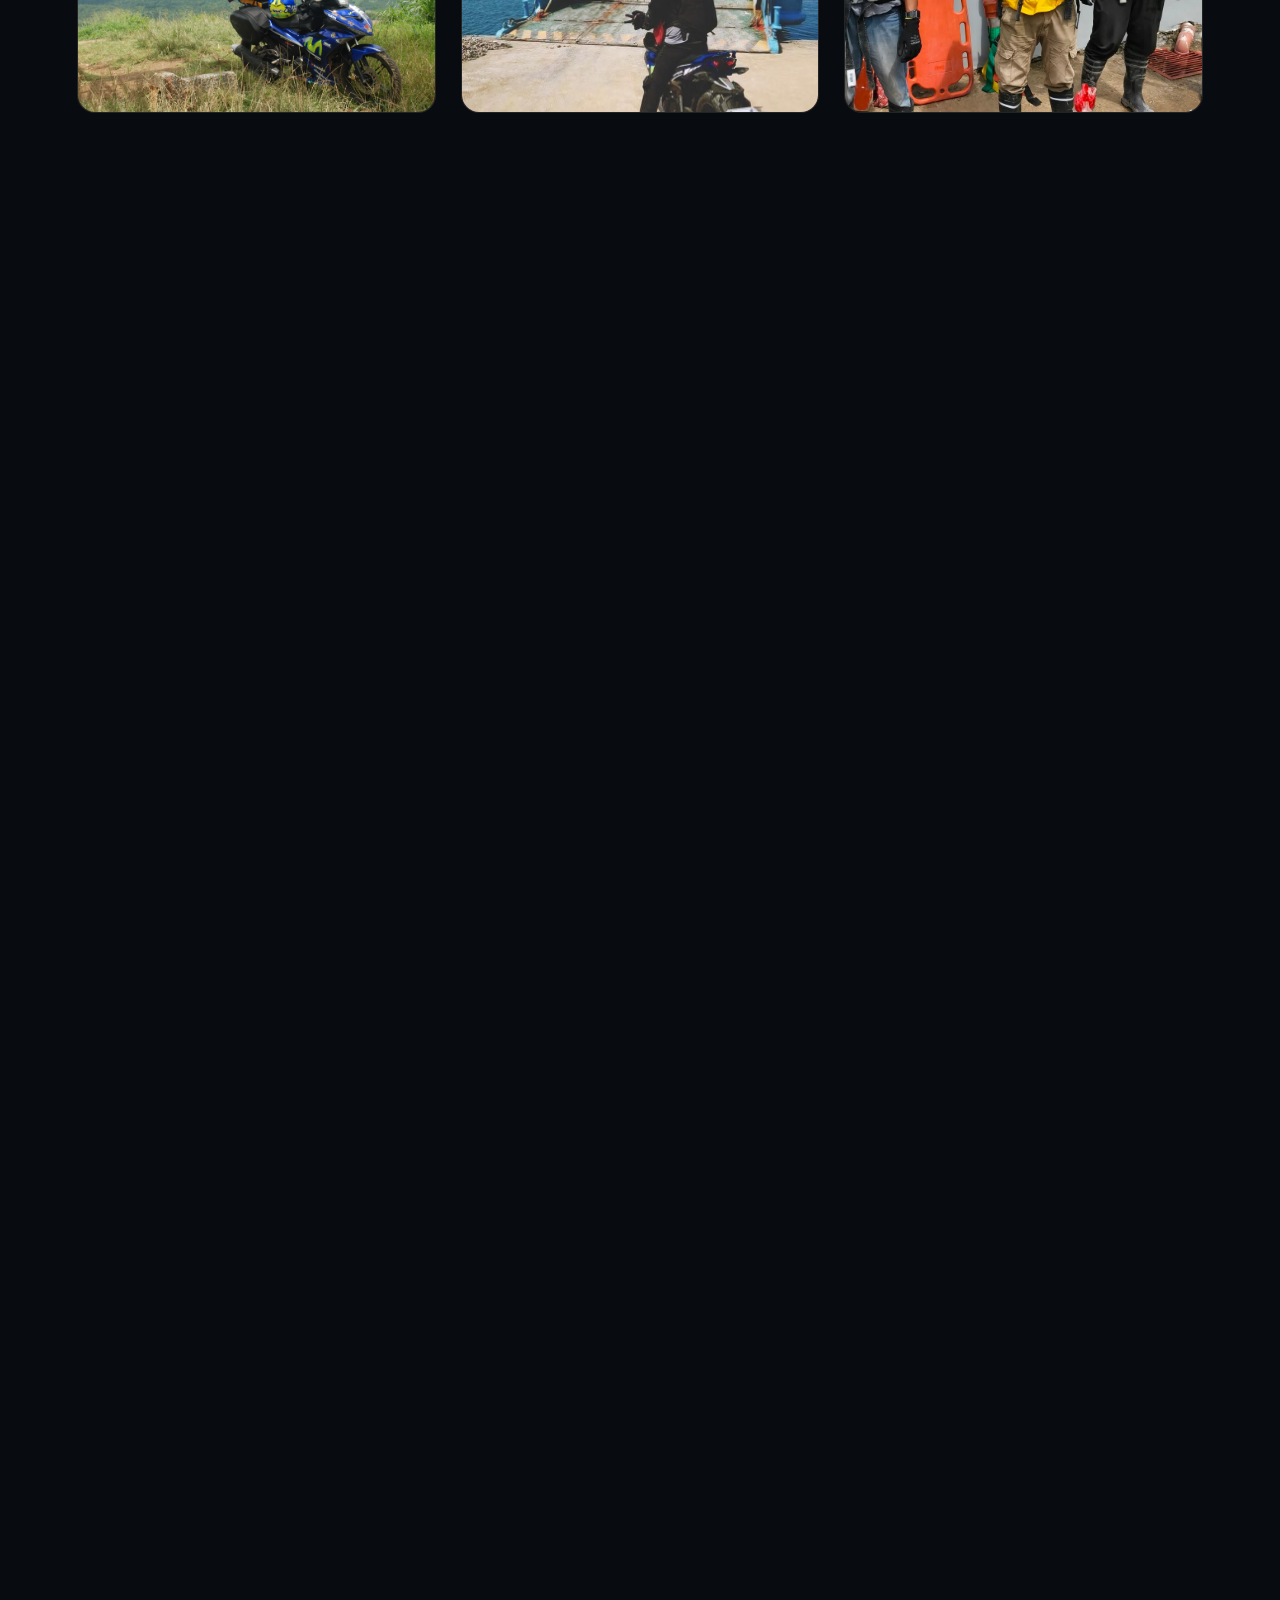
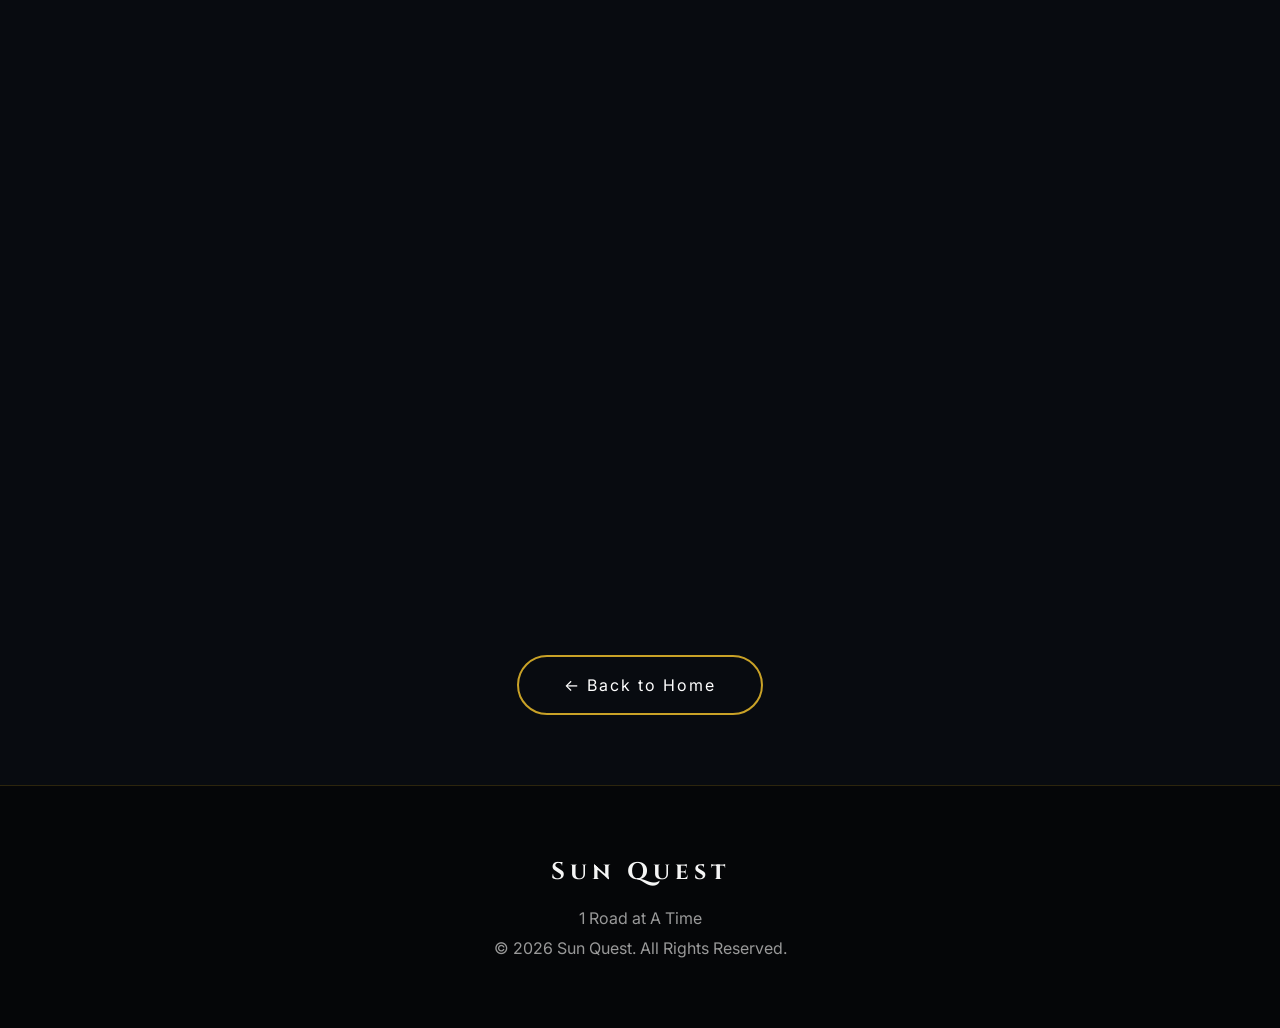
==== commit 1be5e4a2: "Add files via upload" ====
--- a/gallery.html
+++ b/gallery.html
@@ -7,10 +7,15 @@
     <meta name="viewport" content="width=device-width, initial-scale=1.0, viewport-fit=cover">
     <meta name="theme-color" content="#0d0b09">
 
+    <link rel="icon" href="logo/1.jpg" type="image/jpeg" sizes="any">
+    <link rel="apple-touch-icon" href="logo/1.jpg">
+
     <title>Gallery | Sun Quest</title>
 
-    <meta name="description" content="Through My Lens - photos from the road: motorcycle rides, camping, sunsets and unforgettable moments from Sun Quest.">
-
+    <meta name="description"
+        content="Through My Lens - photos from the road: motorcycle rides, camping, sunsets and unforgettable moments from Sun Quest.">
+
+    <!-- Lets the page fade in sections only when JavaScript is working -->
     <script>document.documentElement.classList.add("js");</script>
 
     <!-- CSS -->
@@ -19,12 +24,17 @@
     <!-- Fonts -->
     <link rel="preconnect" href="https://fonts.googleapis.com">
     <link rel="preconnect" href="https://fonts.gstatic.com" crossorigin>
-    <link href="https://fonts.googleapis.com/css2?family=Inter:wght@300;400;500;600;700&family=Cinzel:wght@400;500;700&display=swap" rel="stylesheet">
+    <link
+        href="https://fonts.googleapis.com/css2?family=Inter:wght@300;400;500;600;700&family=Cinzel:wght@400;500;700&display=swap"
+        rel="stylesheet">
 
 </head>
 
 <body>
 
+    <!-- ==================================================
+         NAVIGATION
+    =================================================== -->
     <nav id="navbar">
 
         <a class="logo" href="index.html" aria-label="Sun Quest home">
@@ -36,17 +46,19 @@
             <li><a href="index.html#about">About</a></li>
             <li><a href="index.html#journey">Journey</a></li>
             <li><a href="gallery.html" class="active">Gallery</a></li>
-            <li><a href="index.html#blog">Stories</a></li>
-            <li><a href="index.html#family">Family</a></li>
             <li><a href="index.html#contact">Contact</a></li>
         </ul>
 
-        <button id="menuBtn" type="button" aria-label="Open menu" aria-expanded="false" aria-controls="navMenu">☰</button>
+        <button id="menuBtn" type="button" aria-label="Open menu" aria-expanded="false"
+            aria-controls="navMenu">☰</button>
 
     </nav>
 
 
-    <header class="gallery-hero" style="--hero:url('gallery/Claverroad.jpg');">
+    <!-- ==================================================
+         HERO  (change the background photo below)
+    =================================================== -->
+    <header class="gallery-hero" style="--hero:url('gallery/sunset.jpg');">
 
         <div class="gallery-hero-content">
 
@@ -73,14 +85,16 @@
 
             <div class="gallery-container">
 
+
                 <div class="filters" id="filters" role="group" aria-label="Filter photos"></div>
 
                 <p class="photo-count" id="photoCount" role="status" aria-live="polite"></p>
 
 
+
                 <div class="gallery-grid" id="galleryGrid">
 
-                   <figure class="photo reveal" data-category="Rides">
+                    <figure class="photo reveal" data-category="Rides">
                         <button type="button" class="photo-btn" aria-label="Open photo: Mountain Ride">
                             <img src="gallery/claverroad2.jpg" loading="lazy" alt="Bacuag Rice Field">
                             <span class="photo-overlay">
@@ -397,6 +411,9 @@
     </main>
 
 
+    <!-- ==================================================
+         FOOTER
+    =================================================== -->
     <footer>
 
         <h2>Sun Quest</h2>
@@ -408,6 +425,9 @@
     </footer>
 
 
+    <!-- ==================================================
+         LIGHTBOX (full-size photo viewer)
+    =================================================== -->
     <div id="lightbox" role="dialog" aria-modal="true" aria-label="Photo viewer">
 
         <button id="lbClose" type="button" aria-label="Close photo">&times;</button>
@@ -430,8 +450,9 @@
     </div>
 
 
+    <!-- JavaScript -->
     <script src="js/gallery.js"></script>
 
 </body>
 
-</html>
+</html>
